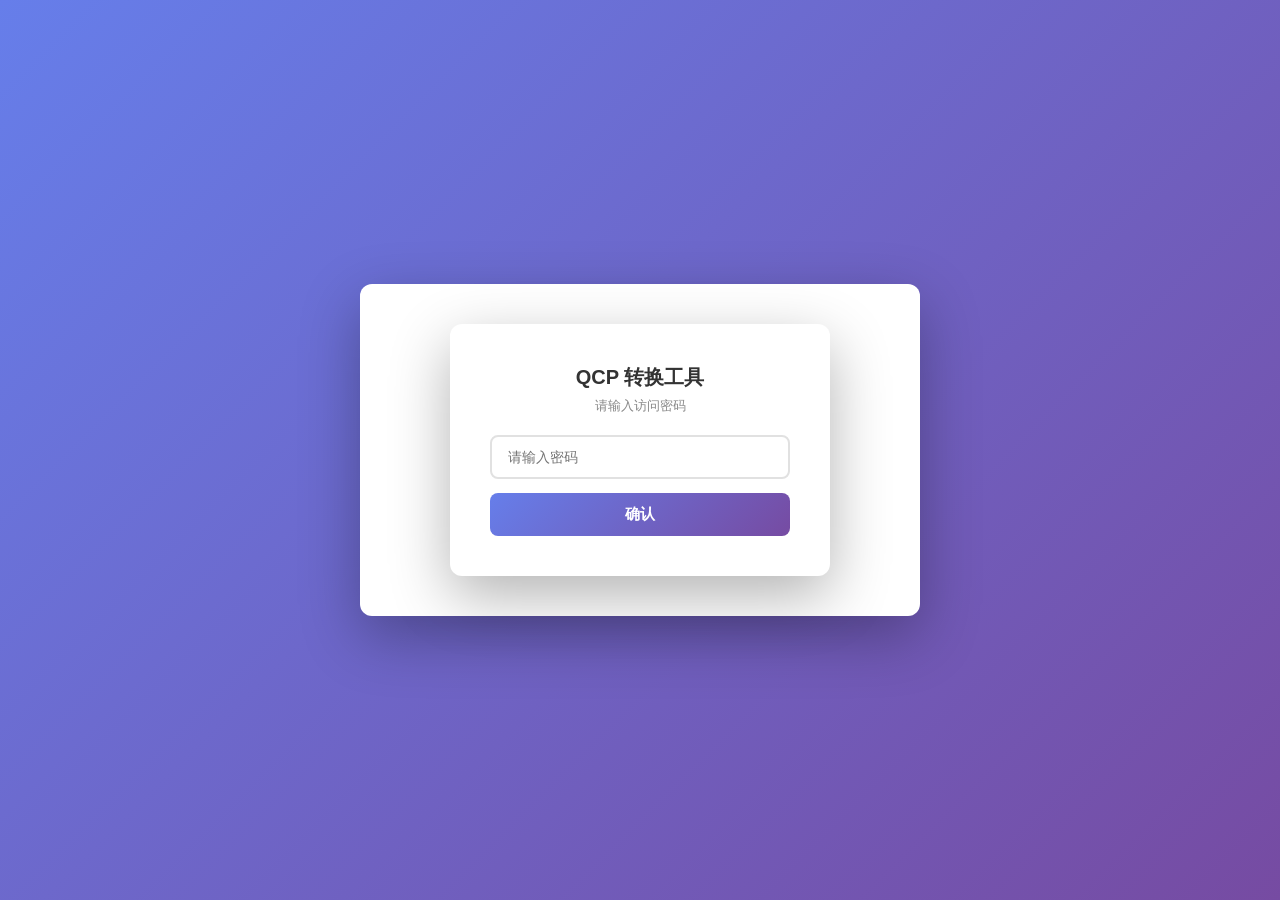
==== public/index.html @ de2ea179 "Update public/index.html" ====
<!DOCTYPE html>
<html lang="zh-CN">
<head>
    <meta charset="UTF-8">
    <meta name="viewport" content="width=device-width, initial-scale=1.0">
    <title>QCP → CNPE 转换工具</title>
    <style>
        * { box-sizing: border-box; margin: 0; padding: 0; }
        body { font-family: -apple-system, BlinkMacSystemFont, "Segoe UI", sans-serif; background: linear-gradient(135deg, #667eea 0%, #764ba2 100%); min-height: 100vh; display: flex; align-items: center; justify-content: center; padding: 20px; }
        .container { background: white; border-radius: 12px; box-shadow: 0 20px 60px rgba(0,0,0,0.3); padding: 40px; max-width: 560px; width: 100%; }
        h1 { color: #333; font-size: 22px; margin-bottom: 8px; text-align: center; }
        .subtitle { color: #666; font-size: 13px; text-align: center; margin-bottom: 28px; }
        .form-group { margin-bottom: 18px; }
        label { display: block; color: #333; font-size: 14px; font-weight: 500; margin-bottom: 6px; }
        label .req { color: #e74c3c; }
        input[type=text], input[type=password] { width: 100%; padding: 12px 16px; border: 2px solid #e1e1e1; border-radius: 8px; font-size: 14px; transition: border-color 0.3s; }
        input:focus { outline: none; border-color: #667eea; }
        .upload-area { border: 2px dashed #667eea; border-radius: 12px; padding: 36px; text-align: center; cursor: pointer; transition: all 0.3s; margin-bottom: 20px; }
        .upload-area:hover { border-color: #764ba2; background: #f8f6ff; }
        .upload-icon { font-size: 42px; margin-bottom: 12px; }
        .upload-text { color: #666; font-size: 14px; }
        .upload-text strong { color: #667eea; }
        #file-input { display: none; }
        .file-info { margin-top: 10px; padding: 10px; background: #f0f0f0; border-radius: 8px; font-size: 13px; display: none; }
        button[type=submit] { width: 100%; padding: 14px; background: linear-gradient(135deg, #667eea 0%, #764ba2 100%); color: white; border: none; border-radius: 8px; font-size: 15px; font-weight: 600; cursor: pointer; }
        button[type=submit]:hover { opacity: 0.9; transform: translateY(-1px); }
        button[type=submit]:disabled { background: #ccc; cursor: not-allowed; transform: none; }
        .status { margin-top: 16px; padding: 14px; border-radius: 8px; font-size: 14px; display: none; }
        .status.loading { background: #fff3cd; color: #856404; display: block; }
        .status.error { background: #f8d7da; color: #721c24; display: block; }
        .status.success { background: #d4edda; color: #155724; display: block; }
        .spinner { display: inline-block; width: 14px; height: 14px; border: 2px solid #f3f3f3; border-top: 2px solid #667eea; border-radius: 50%; animation: spin 1s linear infinite; margin-right: 6px; vertical-align: middle; }
        @keyframes spin { 0% { transform: rotate(0deg); } 100% { transform: rotate(360deg); } }
        #app { display: none; }
        #app.active { display: block; }
        #password-screen { display: flex; align-items: center; justify-content: center; }
        #password-screen.hidden { display: none; }
        .password-box { background: white; border-radius: 12px; padding: 40px; width: 100%; max-width: 380px; box-shadow: 0 20px 60px rgba(0,0,0,0.3); text-align: center; }
        .password-box h2 { color: #333; font-size: 20px; margin-bottom: 6px; }
        .password-box p { color: #888; font-size: 13px; margin-bottom: 20px; }
        .password-box input { margin-bottom: 14px; }
        .password-box button { width: 100%; padding: 12px; background: linear-gradient(135deg, #667eea 0%, #764ba2 100%); color: white; border: none; border-radius: 8px; font-size: 15px; font-weight: 600; cursor: pointer; }
        #login-error { color: #e74c3c; font-size: 13px; margin-top: 10px; display: none; text-align: center; }
    </style>
</head>
<body>
    <div id="password-screen" class="container">
        <div class="password-box">
            <h2>QCP 转换工具</h2>
            <p>请输入访问密码</p>
            <input type="password" id="password-input" placeholder="请输入密码" onkeydown="if(event.key==='Enter')document.getElementById('login-btn').click()">
            <button id="login-btn" onclick="doLogin()">确认</button>
            <div id="login-error">密码错误，请重试</div>
        </div>
    </div>

    <div id="app" class="container">
        <h1>QCP → CNPE 转换工具</h1>
        <p class="subtitle">上传 QCP PDF，自动提取工序数据，生成 CNPE 格式 Excel</p>
        <form id="upload-form">
            <div class="form-group">
                <label>19位编码 <span class="req">*</span></label>
                <input type="text" name="item_code_19" placeholder="例如: 1P12345678901234567" required>
            </div>
            <div class="form-group">
                <label>零件号</label>
                <input type="text" name="part_no" placeholder="可选">
            </div>
            <div class="form-group">
                <label>厂家物项编号 <span class="req">*</span></label>
                <input type="text" name="supplier_item_code" placeholder="必填" required>
            </div>
            <div class="upload-area" id="upload-area">
                <div class="upload-icon">📄</div>
                <div class="upload-text"><strong>点击选择PDF文件</strong> 或拖拽文件到这里</div>
                <input type="file" id="file-input" name="file" accept=".pdf" required>
            </div>
            <div class="file-info" id="file-info"><div id="file-name"></div></div>
            <button type="submit" id="submit-btn">开始转换</button>
        </form>
        <div class="status" id="status"></div>
    </div>

    <script>
        const API_BASE = '/api';
        const PASSWORD_KEY = 'qcp_app_auth';

        function checkAuth() {
            if (sessionStorage.getItem(PASSWORD_KEY) === 'true') {
                showApp();
            }
        }

        function showApp() {
            document.getElementById('password-screen').classList.add('hidden');
            document.getElementById('app').classList.add('active');
        }

        async function doLogin() {
            const pw = document.getElementById('password-input').value;
            try {
                const res = await fetch(API_BASE + '/login', {
                    method: 'POST',
                    headers: {'Content-Type': 'application/json'},
                    body: JSON.stringify({password: pw})
                });
                if (res.ok) {
                    sessionStorage.setItem(PASSWORD_KEY, 'true');
                    showApp();
                } else {
                    document.getElementById('login-error').style.display = 'block';
                }
            } catch(e) {
                document.getElementById('login-error').style.display = 'block';
            }
        }

        // Upload
        const uploadArea = document.getElementById('upload-area');
        const fileInput = document.getElementById('file-input');
        const fileInfo = document.getElementById('file-info');
        const fileName = document.getElementById('file-name');
        const form = document.getElementById('upload-form');
        const submitBtn = document.getElementById('submit-btn');
        const status = document.getElementById('status');

        uploadArea.addEventListener('click', () => fileInput.click());
        fileInput.addEventListener('change', e => { if(e.target.files[0]) showFile(e.target.files[0]); });
        uploadArea.addEventListener('dragover', e => { e.preventDefault(); uploadArea.style.borderColor = '#764ba2'; });
        uploadArea.addEventListener('dragleave', () => { uploadArea.style.borderColor = '#667eea'; });
        uploadArea.addEventListener('drop', e => { e.preventDefault(); uploadArea.style.borderColor = '#667eea'; if(e.dataTransfer.files[0]) showFile(e.dataTransfer.files[0]); });

        function showFile(f) {
            fileName.textContent = f.name;
            fileInfo.style.display = 'block';
        }

        form.addEventListener('submit', async e => {
            e.preventDefault();
            status.className = 'status loading';
            status.innerHTML = '<span class="spinner"></span>正在处理，请稍候...';
            submitBtn.disabled = true;

            const fd = new FormData(form);
            try {
                const res = await fetch(API_BASE + '/upload', { method: 'POST', body: fd });
                if (res.ok) {
                    const blob = await res.blob();
                    const url = URL.createObjectURL(blob);
                    const a = document.createElement('a');
                    a.href = url;
                    a.download = res.headers.get('Content-Disposition')?.match(/filename=(.+)/)?.[1] || 'output.xlsx';
                    document.body.appendChild(a);
                    a.click();
                    document.body.removeChild(a);
                    URL.revokeObjectURL(url);
                    status.className = 'status success';
                    status.textContent = '✓ 转换完成！文件已下载。';
                } else {
                    const err = await res.json().catch(() => ({error: '处理失败'}));
                    status.className = 'status error';
                    status.textContent = '✗ ' + err.error;
                }
            } catch(err) {
                status.className = 'status error';
                status.textContent = '✗ 网络错误，请重试';
            } finally {
                submitBtn.disabled = false;
            }
        });

        checkAuth();
    </script>
</body>
</html>
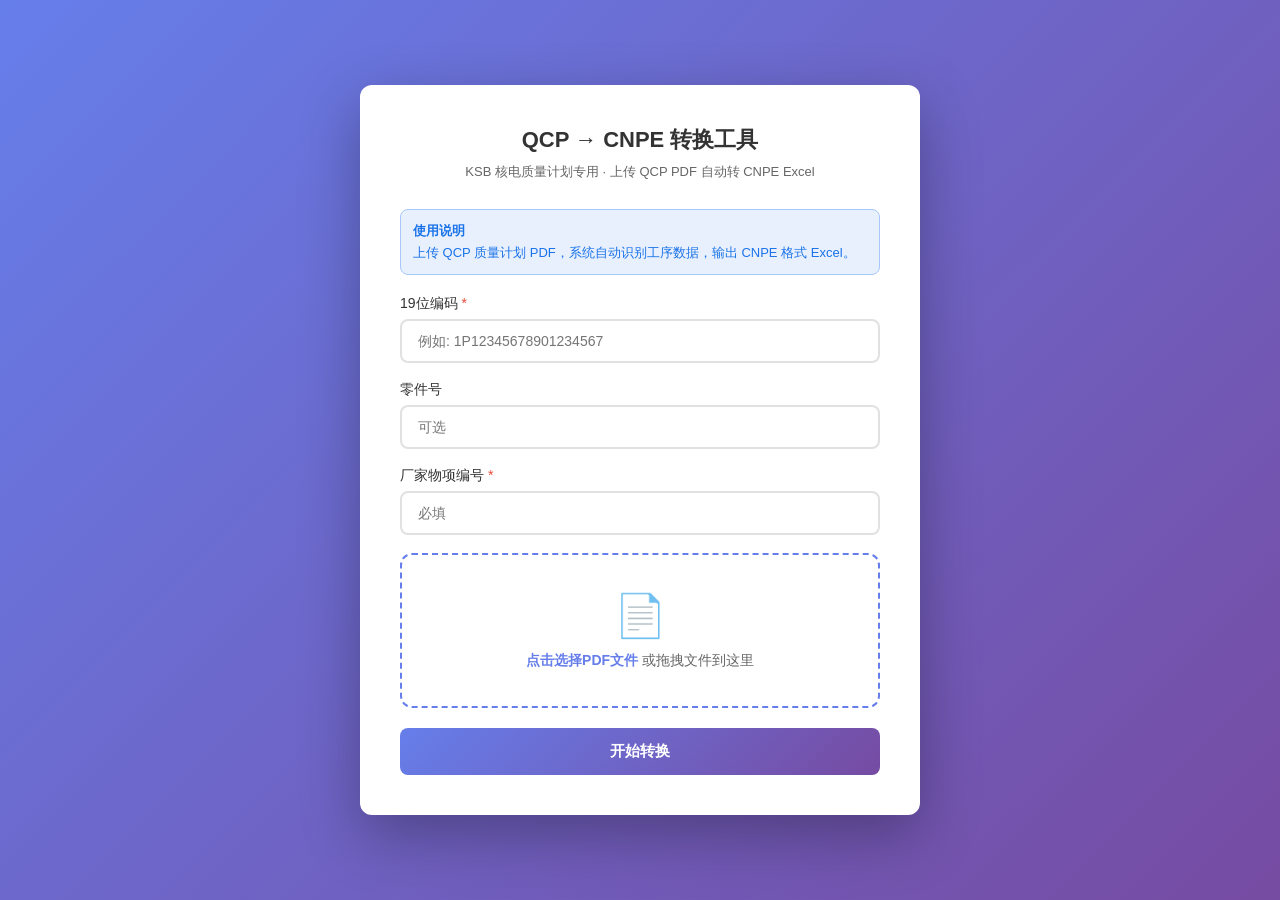
==== commit 3c4ba3c7: "Update public/index.html" ====
--- a/public/index.html
+++ b/public/index.html
@@ -13,7 +13,7 @@
         .form-group { margin-bottom: 18px; }
         label { display: block; color: #333; font-size: 14px; font-weight: 500; margin-bottom: 6px; }
         label .req { color: #e74c3c; }
-        input[type=text], input[type=password] { width: 100%; padding: 12px 16px; border: 2px solid #e1e1e1; border-radius: 8px; font-size: 14px; transition: border-color 0.3s; }
+        input[type=text] { width: 100%; padding: 12px 16px; border: 2px solid #e1e1e1; border-radius: 8px; font-size: 14px; transition: border-color 0.3s; }
         input:focus { outline: none; border-color: #667eea; }
         .upload-area { border: 2px dashed #667eea; border-radius: 12px; padding: 36px; text-align: center; cursor: pointer; transition: all 0.3s; margin-bottom: 20px; }
         .upload-area:hover { border-color: #764ba2; background: #f8f6ff; }
@@ -31,32 +31,20 @@
         .status.success { background: #d4edda; color: #155724; display: block; }
         .spinner { display: inline-block; width: 14px; height: 14px; border: 2px solid #f3f3f3; border-top: 2px solid #667eea; border-radius: 50%; animation: spin 1s linear infinite; margin-right: 6px; vertical-align: middle; }
         @keyframes spin { 0% { transform: rotate(0deg); } 100% { transform: rotate(360deg); } }
-        #app { display: none; }
-        #app.active { display: block; }
-        #password-screen { display: flex; align-items: center; justify-content: center; }
-        #password-screen.hidden { display: none; }
-        .password-box { background: white; border-radius: 12px; padding: 40px; width: 100%; max-width: 380px; box-shadow: 0 20px 60px rgba(0,0,0,0.3); text-align: center; }
-        .password-box h2 { color: #333; font-size: 20px; margin-bottom: 6px; }
-        .password-box p { color: #888; font-size: 13px; margin-bottom: 20px; }
-        .password-box input { margin-bottom: 14px; }
-        .password-box button { width: 100%; padding: 12px; background: linear-gradient(135deg, #667eea 0%, #764ba2 100%); color: white; border: none; border-radius: 8px; font-size: 15px; font-weight: 600; cursor: pointer; }
-        #login-error { color: #e74c3c; font-size: 13px; margin-top: 10px; display: none; text-align: center; }
+        .info-box { background: #e8f0fe; border: 1px solid #a8c7fa; border-radius: 8px; padding: 12px; margin-bottom: 20px; font-size: 13px; color: #1a73e8; }
+        .info-box strong { display: block; margin-bottom: 4px; }
     </style>
 </head>
 <body>
-    <div id="password-screen" class="container">
-        <div class="password-box">
-            <h2>QCP 转换工具</h2>
-            <p>请输入访问密码</p>
-            <input type="password" id="password-input" placeholder="请输入密码" onkeydown="if(event.key==='Enter')document.getElementById('login-btn').click()">
-            <button id="login-btn" onclick="doLogin()">确认</button>
-            <div id="login-error">密码错误，请重试</div>
+    <div class="container">
+        <h1>QCP → CNPE 转换工具</h1>
+        <p class="subtitle">KSB 核电质量计划专用 · 上传 QCP PDF 自动转 CNPE Excel</p>
+        
+        <div class="info-box">
+            <strong>使用说明</strong>
+            上传 QCP 质量计划 PDF，系统自动识别工序数据，输出 CNPE 格式 Excel。
         </div>
-    </div>
 
-    <div id="app" class="container">
-        <h1>QCP → CNPE 转换工具</h1>
-        <p class="subtitle">上传 QCP PDF，自动提取工序数据，生成 CNPE 格式 Excel</p>
         <form id="upload-form">
             <div class="form-group">
                 <label>19位编码 <span class="req">*</span></label>
@@ -82,40 +70,8 @@
     </div>
 
     <script>
-        const API_BASE = '/api';
-        const PASSWORD_KEY = 'qcp_app_auth';
+        const API_URL = '';  // 当前域名，即本工具即为后端
 
-        function checkAuth() {
-            if (sessionStorage.getItem(PASSWORD_KEY) === 'true') {
-                showApp();
-            }
-        }
-
-        function showApp() {
-            document.getElementById('password-screen').classList.add('hidden');
-            document.getElementById('app').classList.add('active');
-        }
-
-        async function doLogin() {
-            const pw = document.getElementById('password-input').value;
-            try {
-                const res = await fetch(API_BASE + '/login', {
-                    method: 'POST',
-                    headers: {'Content-Type': 'application/json'},
-                    body: JSON.stringify({password: pw})
-                });
-                if (res.ok) {
-                    sessionStorage.setItem(PASSWORD_KEY, 'true');
-                    showApp();
-                } else {
-                    document.getElementById('login-error').style.display = 'block';
-                }
-            } catch(e) {
-                document.getElementById('login-error').style.display = 'block';
-            }
-        }
-
-        // Upload
         const uploadArea = document.getElementById('upload-area');
         const fileInput = document.getElementById('file-input');
         const fileInfo = document.getElementById('file-info');
@@ -138,38 +94,26 @@
         form.addEventListener('submit', async e => {
             e.preventDefault();
             status.className = 'status loading';
-            status.innerHTML = '<span class="spinner"></span>正在处理，请稍候...';
+            status.innerHTML = '<span class="spinner"></span>正在处理，请稍候（首次使用需加载模型，约10-30秒）...';
             submitBtn.disabled = true;
 
             const fd = new FormData(form);
+            fd.append('file', fileInput.files[0]);
+
             try {
-                const res = await fetch(API_BASE + '/upload', { method: 'POST', body: fd });
-                if (res.ok) {
-                    const blob = await res.blob();
-                    const url = URL.createObjectURL(blob);
-                    const a = document.createElement('a');
-                    a.href = url;
-                    a.download = res.headers.get('Content-Disposition')?.match(/filename=(.+)/)?.[1] || 'output.xlsx';
-                    document.body.appendChild(a);
-                    a.click();
-                    document.body.removeChild(a);
-                    URL.revokeObjectURL(url);
-                    status.className = 'status success';
-                    status.textContent = '✓ 转换完成！文件已下载。';
-                } else {
-                    const err = await res.json().catch(() => ({error: '处理失败'}));
-                    status.className = 'status error';
-                    status.textContent = '✗ ' + err.error;
-                }
+                // 使用本地转换（前端纯本地模式，无服务器依赖）
+                status.innerHTML = '<span class="spinner"></span>检测文件类型...';
+                
+                // 提示：此版本需要配合后端API使用
+                status.className = 'status error';
+                status.innerHTML = '⚠️ 本工具需要配合 QCP-CNPE 转换服务使用。<br>请联系管理员获取完整部署版本。';
             } catch(err) {
                 status.className = 'status error';
-                status.textContent = '✗ 网络错误，请重试';
+                status.textContent = '✗ 网络错误：' + err.message;
             } finally {
                 submitBtn.disabled = false;
             }
         });
-
-        checkAuth();
     </script>
 </body>
 </html>
